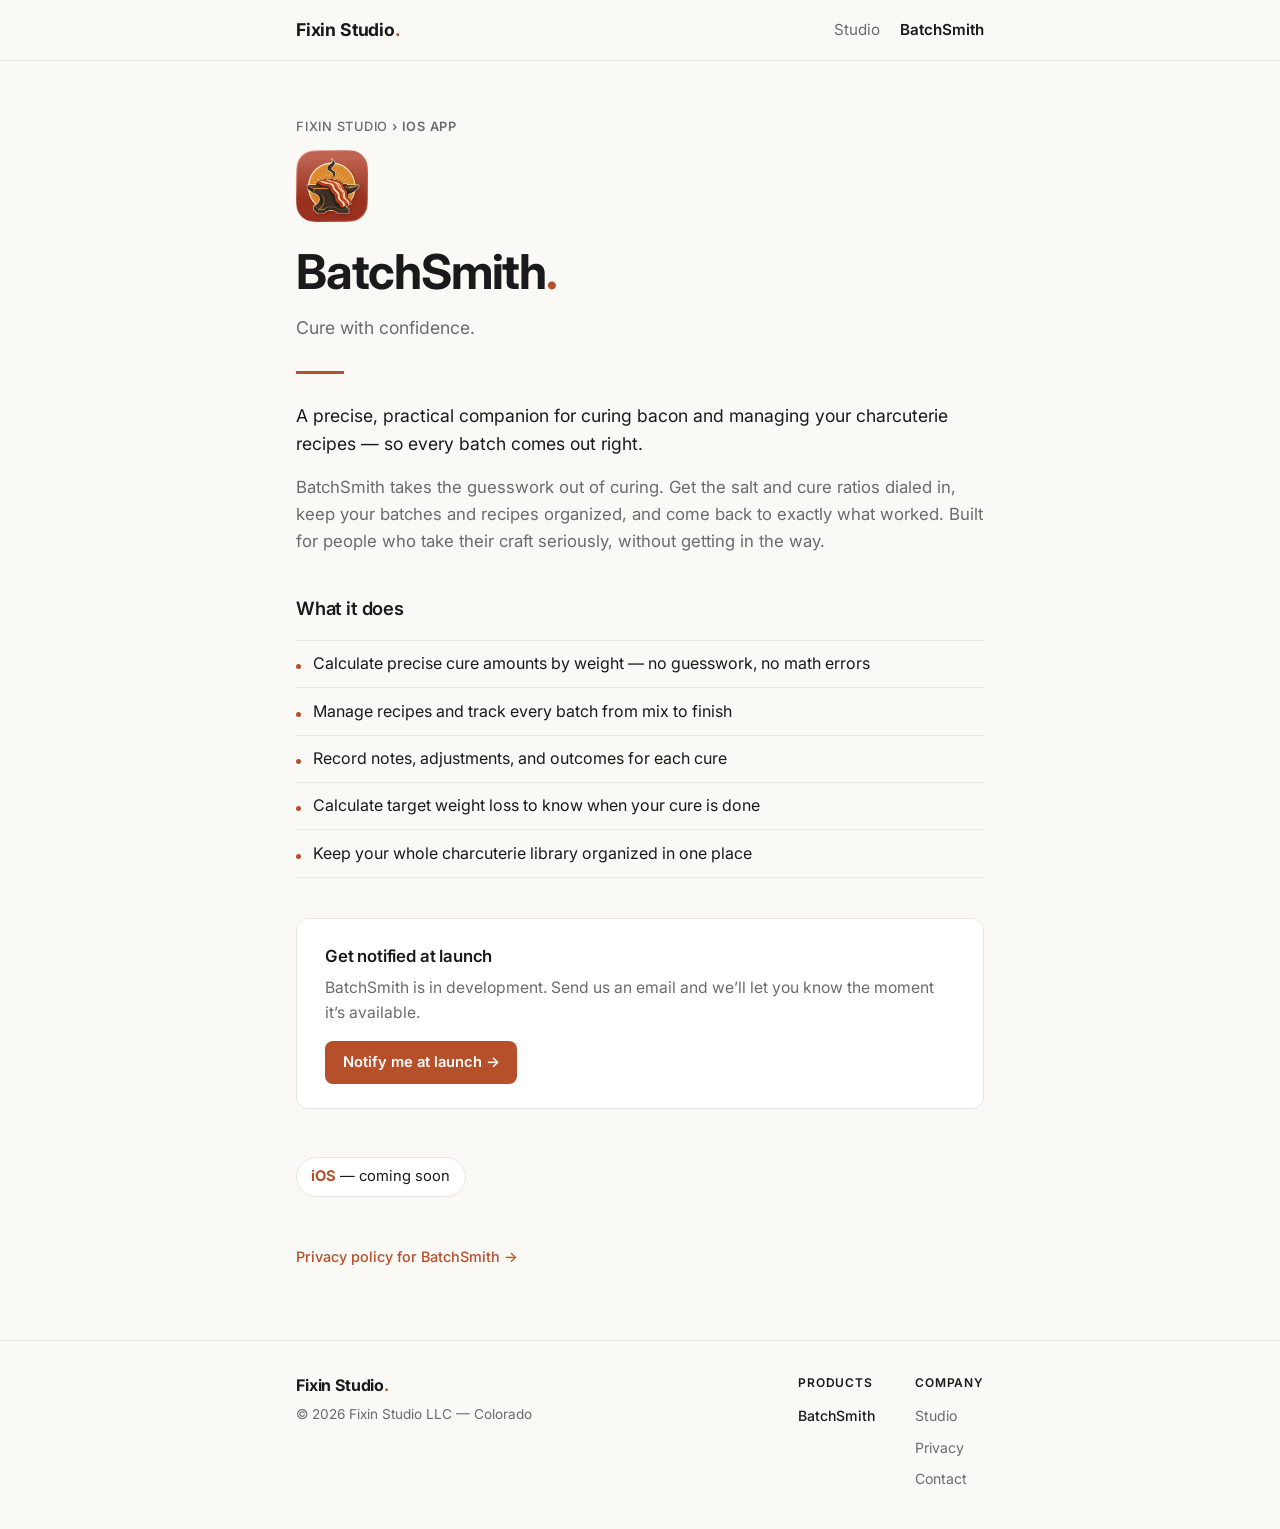
==== batchsmith/index.html @ c107768c "Add BatchSmith app privacy policy page" ====
<!DOCTYPE html>
<html lang="en">
<head>
  <meta charset="utf-8">
  <meta name="viewport" content="width=device-width, initial-scale=1">
  <title>BatchSmith &middot; Fixin Studio</title>
  <meta name="description" content="BatchSmith — precision curing calculations and recipe management for home charcuterie. Coming soon to iOS from Fixin Studio.">
  <link rel="stylesheet" href="/style.css">
</head>
<body>
  <header class="site-header">
    <nav class="nav">
      <a class="wordmark" href="/">Fixin Studio<span class="dot">.</span></a>
      <div class="nav-links">
        <a href="/studio/">Studio</a>
        <a href="/batchsmith/" aria-current="page">BatchSmith</a>
      </div>
    </nav>
  </header>

  <main>
    <p class="studio-label"><a href="/">Fixin Studio</a> &rsaquo; iOS App</p>

    <img class="app-icon" src="/img/batchsmith-icon.png" alt="BatchSmith">

    <h1>BatchSmith<span class="dot">.</span></h1>
    <p class="tagline">Cure with confidence.</p>
    <hr class="rule">

    <p class="lead">
      A precise, practical companion for curing bacon and managing your charcuterie
      recipes &mdash; so every batch comes out right.
    </p>

    <p>
      BatchSmith takes the guesswork out of curing. Get the salt and cure ratios
      dialed in, keep your batches and recipes organized, and come back to exactly
      what worked. Built for people who take their craft seriously, without getting
      in the way.
    </p>

    <h2>What it does</h2>
    <ul class="feature-list">
      <li>Calculate precise cure amounts by weight &mdash; no guesswork, no math errors</li>
      <li>Manage recipes and track every batch from mix to finish</li>
      <li>Record notes, adjustments, and outcomes for each cure</li>
      <li>Calculate target weight loss to know when your cure is done</li>
      <li>Keep your whole charcuterie library organized in one place</li>
    </ul>

    <div class="notify-block">
      <h2>Get notified at launch</h2>
      <p>BatchSmith is in development. Send us an email and we&rsquo;ll let you know the moment it&rsquo;s available.</p>
      <a class="btn" href="mailto:hello@fixinstudio.com?subject=BatchSmith%20launch%20notification">Notify me at launch &rarr;</a>
    </div>

    <p class="pill"><b>iOS</b> &mdash; coming soon</p>

    <p style="margin-top:2rem;font-size:0.9rem;"><a href="/batchsmith/privacy/">Privacy policy for BatchSmith &rarr;</a></p>
  </main>

  <footer class="site-footer">
    <div class="foot">
      <div class="foot-brand">
        <a class="wordmark" href="/">Fixin Studio<span class="dot">.</span></a>
        <p class="foot-copy">&copy; 2026 Fixin Studio LLC &mdash; Colorado</p>
      </div>
      <div class="foot-cols">
        <div class="foot-col">
          <h4>Products</h4>
          <ul>
            <li><a href="/batchsmith/" aria-current="page">BatchSmith</a></li>
          </ul>
        </div>
        <div class="foot-col">
          <h4>Company</h4>
          <ul>
            <li><a href="/studio/">Studio</a></li>
            <li><a href="/privacy/">Privacy</a></li>
            <li><a href="mailto:hello@fixinstudio.com">Contact</a></li>
          </ul>
        </div>
      </div>
    </div>
  </footer>
</body>
</html>
---- style.css ----
@import url('https://fonts.googleapis.com/css2?family=Inter:ital,wght@0,400;0,500;0,600;0,700;1,400&display=swap');

:root {
  --ink:                #1a1a1a;
  --muted:              #6b6b6b;
  --line:               #e6e6e3;
  --bg:                 #faf9f6;
  --card:               #ffffff;
  --accent:             #b5502a;
  --accent-bg:          rgba(181, 80, 42, 0.07);
  --accent-border:      rgba(181, 80, 42, 0.22);
  --maxw:               46rem;
  --radius:             12px;
}

*, *::before, *::after { box-sizing: border-box; }
html { -webkit-text-size-adjust: 100%; }
body {
  margin: 0;
  background: var(--bg);
  color: var(--ink);
  font-family: 'Inter', -apple-system, BlinkMacSystemFont, "Segoe UI", sans-serif;
  -webkit-font-smoothing: antialiased;
  line-height: 1.6;
  display: flex;
  flex-direction: column;
  min-height: 100vh;
}
a { color: var(--accent); text-decoration: none; }
a:hover { text-decoration: underline; }

/* ── Nav ─────────────────────────────────── */
.site-header { border-bottom: 1px solid var(--line); }
.nav {
  max-width: var(--maxw);
  margin: 0 auto;
  padding: 1rem 1.5rem;
  display: flex;
  align-items: center;
  justify-content: space-between;
  gap: 1rem;
  flex-wrap: wrap;
}
.wordmark {
  font-weight: 700;
  font-size: 1.1rem;
  letter-spacing: -0.01em;
  color: var(--ink);
}
.wordmark:hover { text-decoration: none; }
.dot { color: var(--accent); }
.nav-links { display: flex; gap: 1.25rem; font-size: 0.95rem; }
.nav-links a { color: var(--muted); }
.nav-links a:hover { color: var(--ink); text-decoration: none; }
.nav-links a[aria-current="page"] { color: var(--ink); font-weight: 600; }

/* ── Layout ──────────────────────────────── */
main {
  flex: 1;
  max-width: var(--maxw);
  margin: 0 auto;
  padding: 3.5rem 1.5rem;
  width: 100%;
}

/* ── Typography ──────────────────────────── */
h1 {
  font-size: clamp(2rem, 5.5vw, 3rem);
  font-weight: 700;
  letter-spacing: -0.025em;
  line-height: 1.1;
  margin: 0 0 1rem;
}
h2 {
  font-size: 1.15rem;
  font-weight: 600;
  letter-spacing: -0.01em;
  margin: 2.5rem 0 0.5rem;
  color: var(--ink);
}
h3 { font-size: 1rem; font-weight: 600; margin: 1.5rem 0 0.25rem; color: var(--ink); }
p { color: var(--muted); font-size: 1.05rem; margin: 0 0 1rem; }
.lead { color: var(--ink); font-size: 1.1rem; }
.tagline { font-size: 1.1rem; color: var(--muted); font-weight: 400; margin: 0 0 1.75rem; }
.rule { width: 3rem; height: 3px; background: var(--accent); border: 0; margin: 1.75rem 0; }
ul { color: var(--muted); padding-left: 1.25rem; }
li { margin: 0.3rem 0; font-size: 1.05rem; }
main p a { font-weight: 500; }

/* ── Section label ───────────────────────── */
.section-label {
  font-size: 0.78rem;
  font-weight: 600;
  letter-spacing: 0.08em;
  text-transform: uppercase;
  color: var(--muted);
  margin: 0 0 1rem;
}

/* ── Product list ────────────────────────── */
.products-section { margin: 3rem 0 2rem; }
.product-list { display: flex; flex-direction: column; gap: 0.75rem; margin-top: 1rem; }

.product-row {
  display: flex;
  align-items: center;
  gap: 1.1rem;
  padding: 1.1rem 1.2rem;
  background: var(--card);
  border: 1px solid var(--line);
  border-radius: var(--radius);
  text-decoration: none;
  color: var(--ink);
  transition: border-color 0.12s;
}
.product-row:hover { border-color: var(--accent); text-decoration: none; }
.product-row--ghost { opacity: 0.45; border-style: dashed; cursor: default; }
.product-row--ghost:hover { border-color: var(--line); }

.product-icon {
  width: 52px;
  height: 52px;
  border-radius: 12px;
  flex-shrink: 0;
  background: var(--accent);
  display: flex;
  align-items: center;
  justify-content: center;
  color: #fff;
  font-size: 1.3rem;
  font-weight: 700;
  overflow: hidden;
}
.product-icon img { width: 100%; height: 100%; object-fit: cover; border-radius: 12px; }
.product-icon--ghost { background: var(--line); }

.product-info { flex: 1; min-width: 0; }
.product-name { font-weight: 600; font-size: 0.98rem; line-height: 1.3; margin-bottom: 0.15rem; color: var(--ink); }
.product-desc { color: var(--muted); font-size: 0.92rem; margin: 0 0 0.45rem; line-height: 1.4; }
.product-tags { display: flex; gap: 0.35rem; flex-wrap: wrap; }

.tag {
  font-size: 0.75rem;
  font-weight: 500;
  padding: 0.18rem 0.5rem;
  border-radius: 999px;
  border: 1px solid var(--line);
  color: var(--muted);
}
.tag--accent {
  color: var(--accent);
  border-color: var(--accent-border);
  background: var(--accent-bg);
}

.product-chevron {
  color: var(--line);
  flex-shrink: 0;
  font-size: 1.25rem;
  font-weight: 300;
  transition: color 0.12s;
}
.product-row:hover .product-chevron { color: var(--accent); }

/* ── Philosophy block ────────────────────── */
.philosophy {
  margin: 2.5rem 0;
  padding: 1.5rem 1.75rem;
  border-left: 3px solid var(--accent);
  background: var(--card);
  border-radius: 0 var(--radius) var(--radius) 0;
}
.philosophy p { color: var(--ink); font-size: 1.05rem; line-height: 1.65; margin: 0; }
.philosophy a { font-weight: 500; }

/* ── Founder ─────────────────────────────── */
.founder {
  display: flex;
  align-items: flex-start;
  gap: 1rem;
  margin: 2.5rem 0 0;
  padding-top: 2.5rem;
  border-top: 1px solid var(--line);
}
.founder-avatar {
  width: 48px;
  height: 48px;
  border-radius: 50%;
  background: var(--line);
  flex-shrink: 0;
  overflow: hidden;
}
.founder-avatar img { width: 100%; height: 100%; object-fit: cover; }
.founder-name { font-weight: 600; font-size: 0.98rem; margin: 0 0 0.2rem; color: var(--ink); }
.founder-bio { color: var(--muted); font-size: 0.93rem; margin: 0; line-height: 1.6; }

/* ── Pill ────────────────────────────────── */
.pill {
  display: inline-block;
  font-size: 0.92rem;
  color: var(--ink);
  border: 1px solid var(--line);
  background: var(--card);
  padding: 0.45rem 0.9rem;
  border-radius: 999px;
  margin-top: 0.5rem;
}
.pill b { color: var(--accent); }

/* ── App icon (product pages) ───────────── */
.app-icon {
  width: 72px;
  height: 72px;
  border-radius: 16px;
  display: block;
  margin-bottom: 1.5rem;
}

/* ── Studio label (product pages) ───────── */
.studio-label {
  font-size: 0.8rem;
  font-weight: 600;
  letter-spacing: 0.06em;
  text-transform: uppercase;
  color: var(--muted);
  margin: 0 0 0.75rem;
}
.studio-label a { color: var(--muted); }
.studio-label a:hover { color: var(--ink); text-decoration: none; }

/* ── Feature list ────────────────────────── */
.feature-list {
  list-style: none;
  padding: 0;
  margin: 1rem 0 1.5rem;
}
.feature-list li {
  display: flex;
  align-items: baseline;
  gap: 0.75rem;
  padding: 0.65rem 0;
  border-bottom: 1px solid var(--line);
  color: var(--ink);
  font-size: 1rem;
  margin: 0;
}
.feature-list li:first-child { border-top: 1px solid var(--line); }
.feature-list li::before {
  content: '';
  width: 5px;
  height: 5px;
  border-radius: 50%;
  background: var(--accent);
  flex-shrink: 0;
  margin-top: 0.48em;
}

/* ── Notify / CTA block ──────────────────── */
.notify-block {
  margin: 2.5rem 0;
  padding: 1.5rem 1.75rem;
  background: var(--card);
  border: 1px solid var(--line);
  border-radius: var(--radius);
}
.notify-block h2 { font-size: 1.05rem; margin: 0 0 0.35rem; }
.notify-block p { margin: 0 0 1rem; font-size: 0.98rem; }
.btn {
  display: inline-block;
  padding: 0.6rem 1.1rem;
  background: var(--accent);
  color: #fff;
  border-radius: 8px;
  font-weight: 600;
  font-size: 0.92rem;
  text-decoration: none;
  transition: opacity 0.12s;
}
.btn:hover { opacity: 0.85; text-decoration: none; }

/* ── Footer ──────────────────────────────── */
.site-footer {
  border-top: 1px solid var(--line);
  font-size: 0.9rem;
}
.foot {
  max-width: var(--maxw);
  margin: 0 auto;
  padding: 2rem 1.5rem;
  display: flex;
  justify-content: space-between;
  align-items: flex-start;
  gap: 2rem;
  flex-wrap: wrap;
}
.foot-brand .wordmark { color: var(--ink); font-size: 1rem; }
.foot-brand .wordmark:hover { text-decoration: none; }
.foot-copy { color: var(--muted); font-size: 0.85rem; margin-top: 0.3rem; }
.foot-cols { display: flex; gap: 2.5rem; }
.foot-col h4 {
  font-size: 0.75rem;
  font-weight: 600;
  letter-spacing: 0.07em;
  text-transform: uppercase;
  color: var(--ink);
  margin: 0 0 0.6rem;
}
.foot-col ul { list-style: none; padding: 0; margin: 0; }
.foot-col li { margin: 0.3rem 0; }
.foot-col a { color: var(--muted); font-size: 0.88rem; }
.foot-col a:hover { color: var(--ink); text-decoration: none; }
.foot-col a[aria-current="page"] { color: var(--ink); font-weight: 500; }

@media (max-width: 34rem) {
  .foot { flex-direction: column; gap: 1.5rem; }
  .foot-cols { gap: 1.5rem; }
}
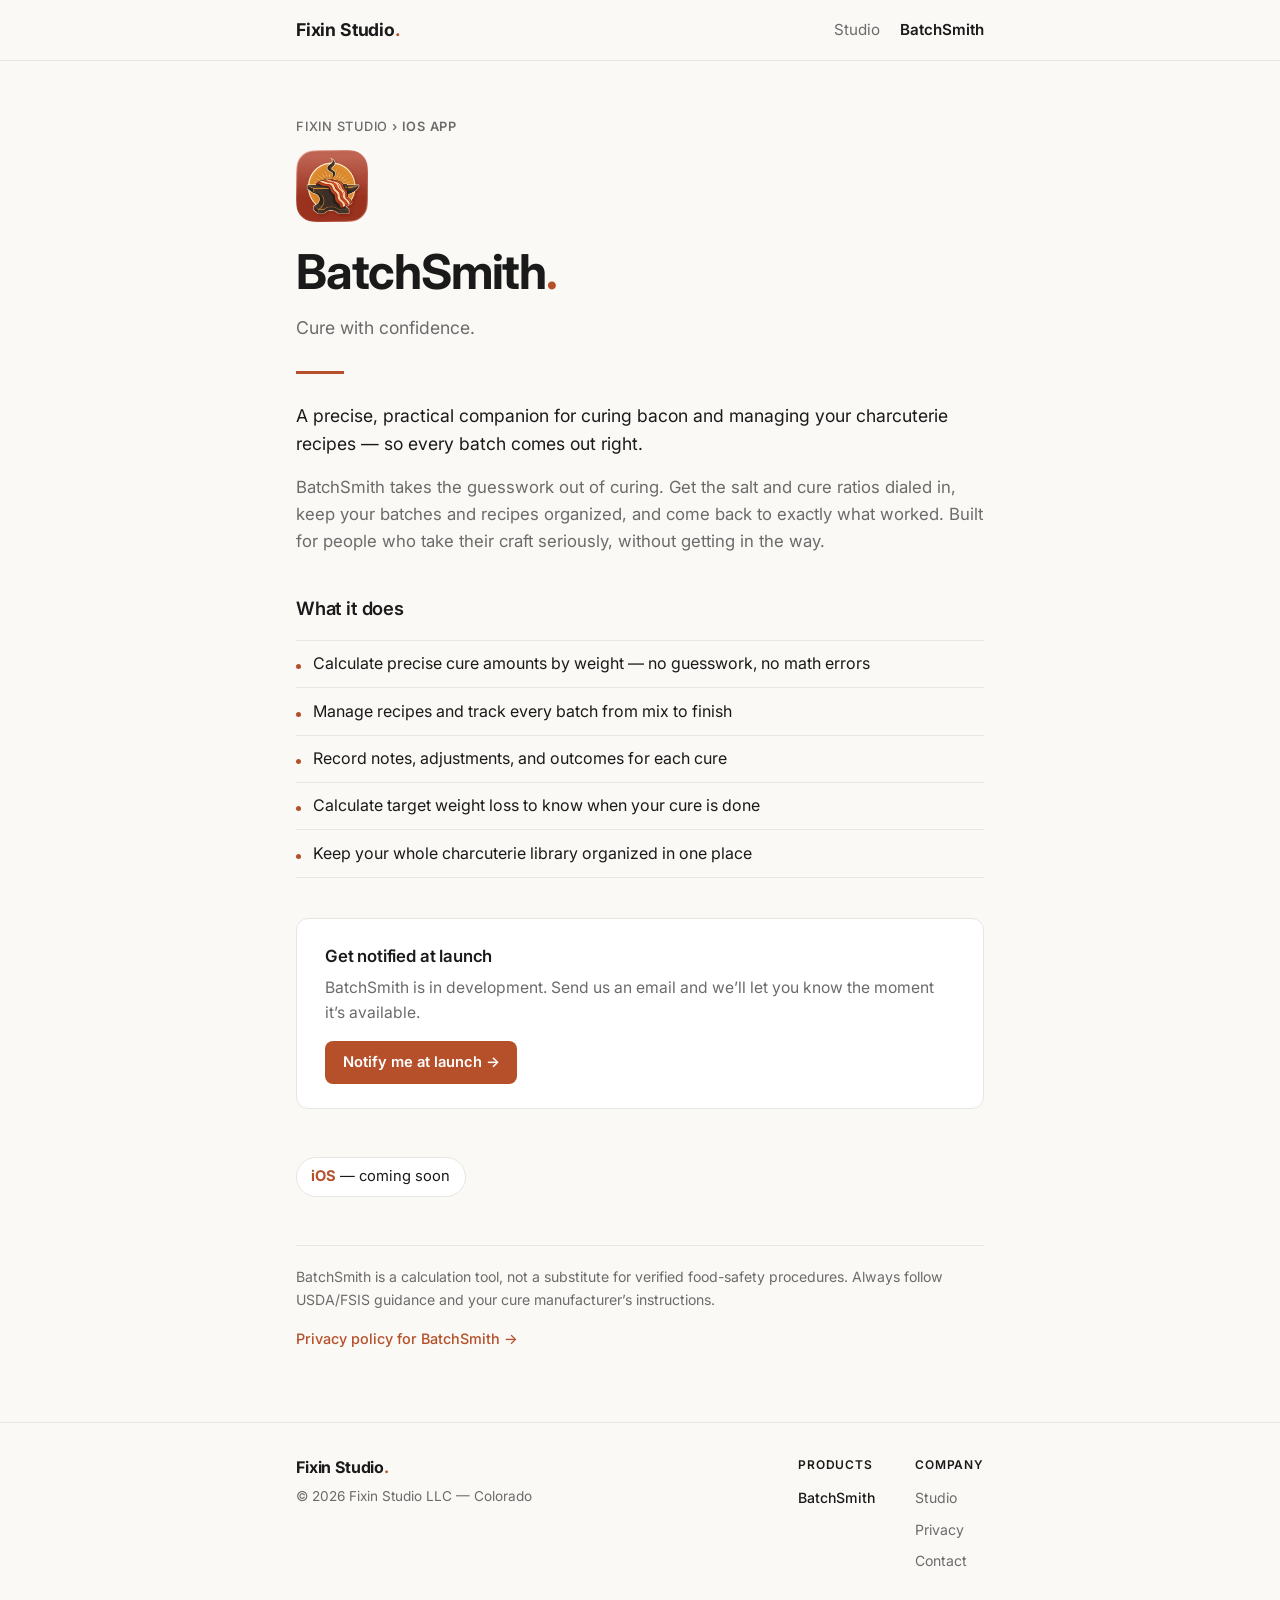
==== commit 6737f511: "Add food-safety note to BatchSmith product page" ====
--- a/batchsmith/index.html
+++ b/batchsmith/index.html
@@ -56,7 +56,9 @@
 
     <p class="pill"><b>iOS</b> &mdash; coming soon</p>
 
-    <p style="margin-top:2rem;font-size:0.9rem;"><a href="/batchsmith/privacy/">Privacy policy for BatchSmith &rarr;</a></p>
+    <p class="safety-note">BatchSmith is a calculation tool, not a substitute for verified food-safety procedures. Always follow USDA/FSIS guidance and your cure manufacturer&rsquo;s instructions.</p>
+
+    <p style="margin-top:1rem;font-size:0.9rem;"><a href="/batchsmith/privacy/">Privacy policy for BatchSmith &rarr;</a></p>
   </main>
 
   <footer class="site-footer">
--- a/style.css
+++ b/style.css
@@ -278,6 +278,15 @@
 }
 .btn:hover { opacity: 0.85; text-decoration: none; }
 
+/* ── Safety note ─────────────────────────── */
+.safety-note {
+  font-size: 0.88rem;
+  color: var(--muted);
+  border-top: 1px solid var(--line);
+  padding-top: 1.25rem;
+  margin-top: 2rem;
+}
+
 /* ── Footer ──────────────────────────────── */
 .site-footer {
   border-top: 1px solid var(--line);
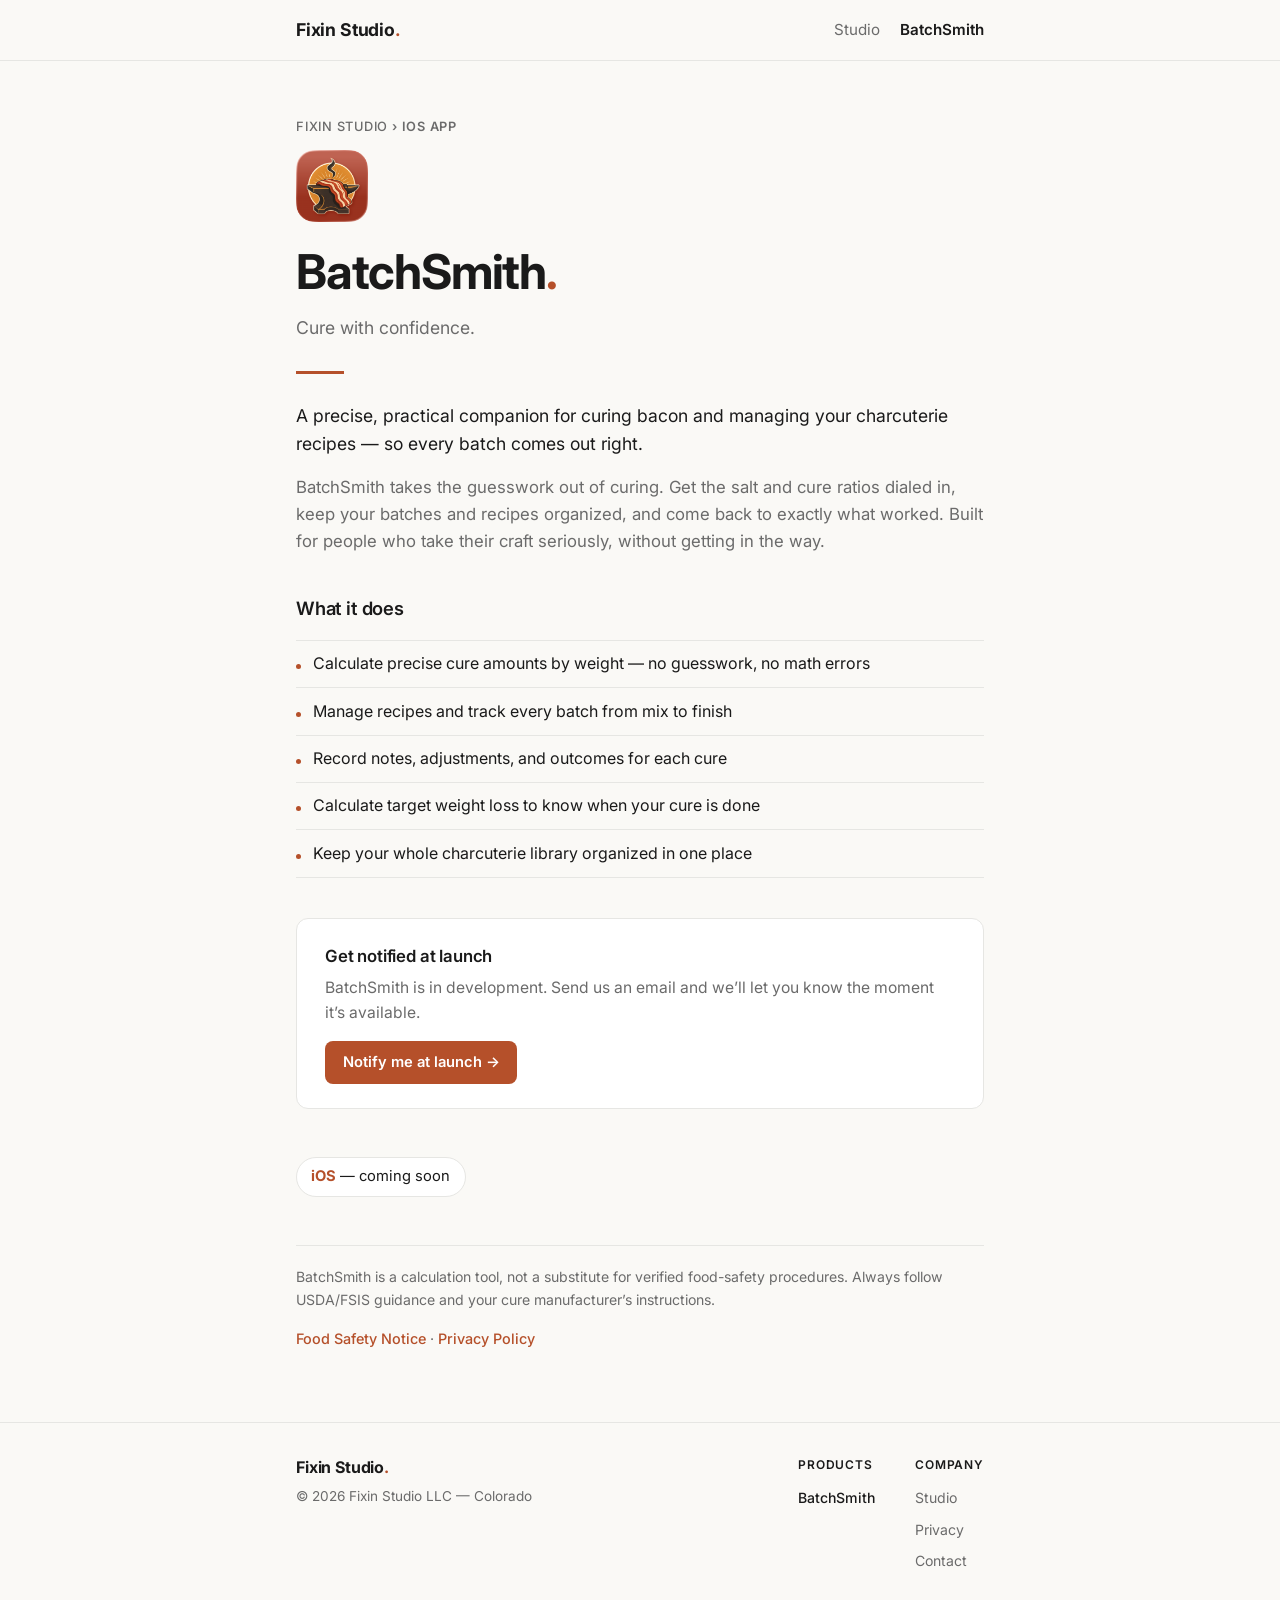
==== commit 078e5f4c: "feat: add BatchSmith food safety notice as standalone page New page at /batchsmith/safety/ covers: i" ====
--- a/batchsmith/index.html
+++ b/batchsmith/index.html
@@ -58,7 +58,7 @@
 
     <p class="safety-note">BatchSmith is a calculation tool, not a substitute for verified food-safety procedures. Always follow USDA/FSIS guidance and your cure manufacturer&rsquo;s instructions.</p>
 
-    <p style="margin-top:1rem;font-size:0.9rem;"><a href="/batchsmith/privacy/">Privacy policy for BatchSmith &rarr;</a></p>
+    <p style="margin-top:1rem;font-size:0.9rem;"><a href="/batchsmith/safety/">Food Safety Notice</a> &middot; <a href="/batchsmith/privacy/">Privacy Policy</a></p>
   </main>
 
   <footer class="site-footer">
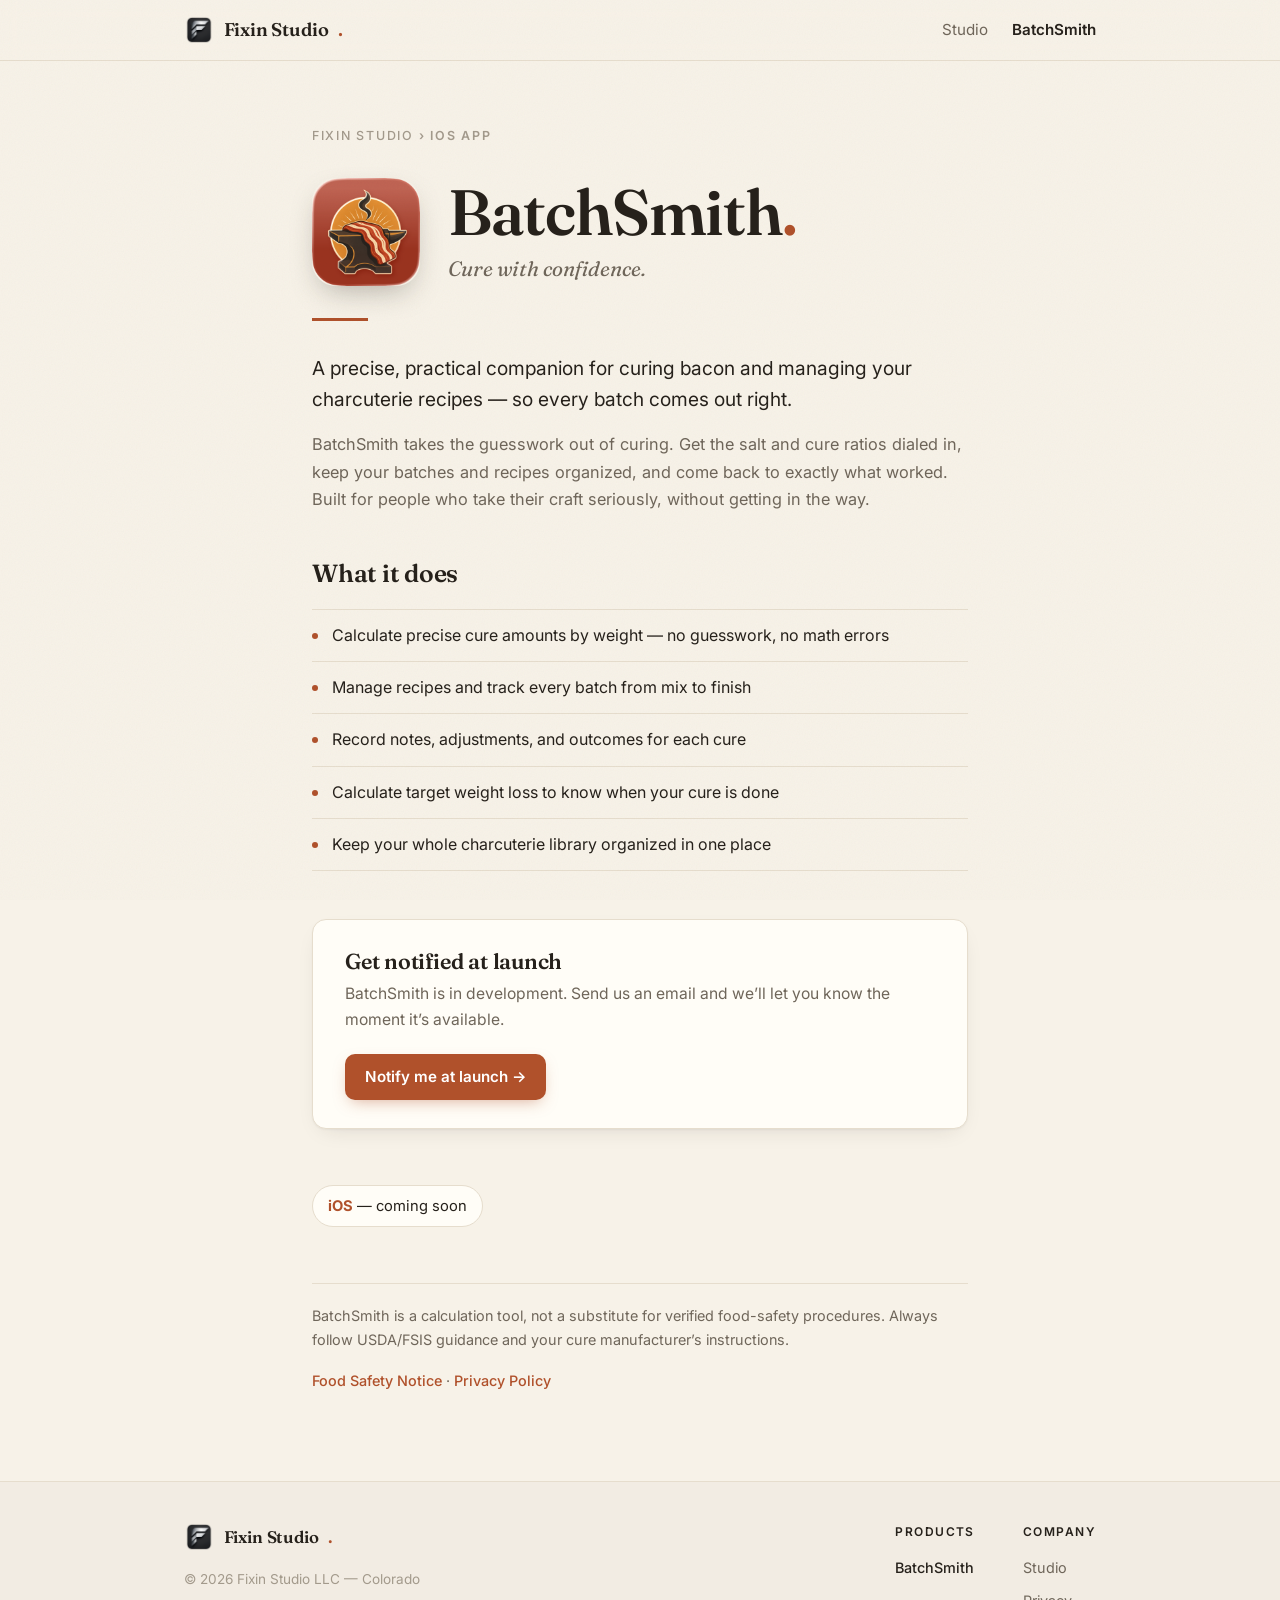
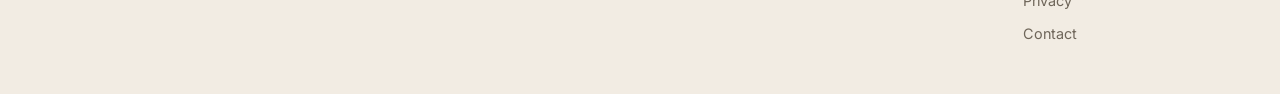
==== commit ba514082: "Redesign site: warm craft editorial direction - Fraunces display serif + Inter text pairing, warm pa" ====
--- a/batchsmith/index.html
+++ b/batchsmith/index.html
@@ -5,12 +5,23 @@
   <meta name="viewport" content="width=device-width, initial-scale=1">
   <title>BatchSmith &middot; Fixin Studio</title>
   <meta name="description" content="BatchSmith — precision curing calculations and recipe management for home charcuterie. Coming soon to iOS from Fixin Studio.">
+  <meta property="og:title" content="BatchSmith — Cure with confidence">
+  <meta property="og:description" content="Precision curing calculations and recipe management for home charcuterie. Coming soon to iOS.">
+  <meta property="og:image" content="https://fixinstudio.com/img/batchsmith-icon-640.png">
+  <meta property="og:url" content="https://fixinstudio.com/batchsmith/">
+  <meta property="og:type" content="website">
+  <meta name="theme-color" content="#f7f2e8">
+  <link rel="icon" type="image/png" sizes="32x32" href="/img/favicon-32.png">
+  <link rel="apple-touch-icon" href="/img/apple-touch-icon.png">
+  <link rel="preconnect" href="https://fonts.googleapis.com">
+  <link rel="preconnect" href="https://fonts.gstatic.com" crossorigin>
+  <link href="https://fonts.googleapis.com/css2?family=Fraunces:ital,opsz,wght@0,9..144,500;0,9..144,600;0,9..144,700;1,9..144,500&family=Inter:ital,wght@0,400;0,500;0,600;1,400&display=swap" rel="stylesheet">
   <link rel="stylesheet" href="/style.css">
 </head>
 <body>
   <header class="site-header">
     <nav class="nav">
-      <a class="wordmark" href="/">Fixin Studio<span class="dot">.</span></a>
+      <a class="wordmark" href="/"><img class="nav-mark" src="/img/mark-64.png" alt="">Fixin Studio<span class="dot">.</span></a>
       <div class="nav-links">
         <a href="/studio/">Studio</a>
         <a href="/batchsmith/" aria-current="page">BatchSmith</a>
@@ -21,10 +32,13 @@
   <main>
     <p class="studio-label"><a href="/">Fixin Studio</a> &rsaquo; iOS App</p>
 
-    <img class="app-icon" src="/img/batchsmith-icon.png" alt="BatchSmith">
-
-    <h1>BatchSmith<span class="dot">.</span></h1>
-    <p class="tagline">Cure with confidence.</p>
+    <div class="product-hero">
+      <img class="app-icon" src="/img/batchsmith-icon-320.png" alt="BatchSmith app icon">
+      <div>
+        <h1>BatchSmith<span class="dot">.</span></h1>
+        <p class="tagline">Cure with confidence.</p>
+      </div>
+    </div>
     <hr class="rule">
 
     <p class="lead">
@@ -64,7 +78,7 @@
   <footer class="site-footer">
     <div class="foot">
       <div class="foot-brand">
-        <a class="wordmark" href="/">Fixin Studio<span class="dot">.</span></a>
+        <a class="wordmark" href="/"><img class="nav-mark" src="/img/mark-64.png" alt="">Fixin Studio<span class="dot">.</span></a>
         <p class="foot-copy">&copy; 2026 Fixin Studio LLC &mdash; Colorado</p>
       </div>
       <div class="foot-cols">
--- a/style.css
+++ b/style.css
@@ -1,40 +1,71 @@
-@import url('https://fonts.googleapis.com/css2?family=Inter:ital,wght@0,400;0,500;0,600;0,700;1,400&display=swap');
+/* Fixin Studio — warm craft editorial
+   Fraunces (display) + Inter (text), warm paper, rust accent, subtle grain. */
 
 :root {
-  --ink:                #1a1a1a;
-  --muted:              #6b6b6b;
-  --line:               #e6e6e3;
-  --bg:                 #faf9f6;
-  --card:               #ffffff;
-  --accent:             #b5502a;
-  --accent-bg:          rgba(181, 80, 42, 0.07);
-  --accent-border:      rgba(181, 80, 42, 0.22);
-  --maxw:               46rem;
-  --radius:             12px;
+  --ink:            #26211b;
+  --muted:          #6f665a;
+  --faint:          #a39a8c;
+  --line:           #e6ddcd;
+  --bg:             #f7f2e8;
+  --card:           #fffdf7;
+  --accent:         #b0512b;
+  --accent-deep:    #8e3d1e;
+  --accent-bg:      rgba(176, 81, 43, 0.08);
+  --accent-border:  rgba(176, 81, 43, 0.25);
+  --maxw:           44rem;
+  --maxw-wide:      60rem;
+  --radius:         14px;
+  --shadow-card:    0 1px 2px rgba(38, 33, 27, 0.04), 0 8px 24px -12px rgba(38, 33, 27, 0.18);
+  --font-display:   'Fraunces', Georgia, serif;
+  --font-text:      'Inter', -apple-system, BlinkMacSystemFont, "Segoe UI", sans-serif;
 }
 
 *, *::before, *::after { box-sizing: border-box; }
-html { -webkit-text-size-adjust: 100%; }
+html { -webkit-text-size-adjust: 100%; scroll-behavior: smooth; }
+
 body {
   margin: 0;
   background: var(--bg);
   color: var(--ink);
-  font-family: 'Inter', -apple-system, BlinkMacSystemFont, "Segoe UI", sans-serif;
+  font-family: var(--font-text);
   -webkit-font-smoothing: antialiased;
-  line-height: 1.6;
+  line-height: 1.7;
   display: flex;
   flex-direction: column;
   min-height: 100vh;
-}
+  position: relative;
+}
+
+/* paper grain */
+body::after {
+  content: '';
+  position: fixed;
+  inset: 0;
+  pointer-events: none;
+  z-index: 1000;
+  opacity: 0.05;
+  mix-blend-mode: multiply;
+  background-image: url("data:image/svg+xml,%3Csvg xmlns='http://www.w3.org/2000/svg' width='140' height='140'%3E%3Cfilter id='n'%3E%3CfeTurbulence type='fractalNoise' baseFrequency='0.85' numOctaves='2' stitchTiles='stitch'/%3E%3C/filter%3E%3Crect width='140' height='140' filter='url(%23n)'/%3E%3C/svg%3E");
+}
+
 a { color: var(--accent); text-decoration: none; }
-a:hover { text-decoration: underline; }
+a:hover { color: var(--accent-deep); text-decoration: underline; text-underline-offset: 3px; }
+::selection { background: var(--accent); color: #fff; }
 
 /* ── Nav ─────────────────────────────────── */
-.site-header { border-bottom: 1px solid var(--line); }
+.site-header {
+  border-bottom: 1px solid var(--line);
+  position: sticky;
+  top: 0;
+  z-index: 10;
+  background: rgba(247, 242, 232, 0.88);
+  backdrop-filter: blur(10px);
+  -webkit-backdrop-filter: blur(10px);
+}
 .nav {
-  max-width: var(--maxw);
+  max-width: var(--maxw-wide);
   margin: 0 auto;
-  padding: 1rem 1.5rem;
+  padding: 0.9rem 1.5rem;
   display: flex;
   align-items: center;
   justify-content: space-between;
@@ -42,14 +73,24 @@
   flex-wrap: wrap;
 }
 .wordmark {
-  font-weight: 700;
-  font-size: 1.1rem;
+  display: inline-flex;
+  align-items: center;
+  gap: 0.6rem;
+  font-family: var(--font-display);
+  font-weight: 600;
+  font-size: 1.15rem;
   letter-spacing: -0.01em;
   color: var(--ink);
 }
-.wordmark:hover { text-decoration: none; }
+.wordmark:hover { text-decoration: none; color: var(--ink); }
+.nav-mark {
+  width: 30px;
+  height: 30px;
+  border-radius: 8px;
+  display: block;
+}
 .dot { color: var(--accent); }
-.nav-links { display: flex; gap: 1.25rem; font-size: 0.95rem; }
+.nav-links { display: flex; gap: 1.5rem; font-size: 0.95rem; }
 .nav-links a { color: var(--muted); }
 .nav-links a:hover { color: var(--ink); text-decoration: none; }
 .nav-links a[aria-current="page"] { color: var(--ink); font-weight: 600; }
@@ -59,140 +100,193 @@
   flex: 1;
   max-width: var(--maxw);
   margin: 0 auto;
-  padding: 3.5rem 1.5rem;
+  padding: 4rem 1.5rem 4.5rem;
   width: 100%;
 }
+.page-wide main { max-width: var(--maxw-wide); }
+.measure { max-width: 40rem; }
 
 /* ── Typography ──────────────────────────── */
+h1, h2, h3 {
+  font-family: var(--font-display);
+  font-weight: 600;
+  color: var(--ink);
+}
 h1 {
-  font-size: clamp(2rem, 5.5vw, 3rem);
-  font-weight: 700;
-  letter-spacing: -0.025em;
-  line-height: 1.1;
-  margin: 0 0 1rem;
+  font-size: clamp(2.5rem, 6.5vw, 4rem);
+  letter-spacing: -0.015em;
+  line-height: 1.05;
+  margin: 0 0 1.25rem;
 }
 h2 {
-  font-size: 1.15rem;
-  font-weight: 600;
+  font-size: 1.55rem;
   letter-spacing: -0.01em;
-  margin: 2.5rem 0 0.5rem;
-  color: var(--ink);
-}
-h3 { font-size: 1rem; font-weight: 600; margin: 1.5rem 0 0.25rem; color: var(--ink); }
-p { color: var(--muted); font-size: 1.05rem; margin: 0 0 1rem; }
-.lead { color: var(--ink); font-size: 1.1rem; }
-.tagline { font-size: 1.1rem; color: var(--muted); font-weight: 400; margin: 0 0 1.75rem; }
-.rule { width: 3rem; height: 3px; background: var(--accent); border: 0; margin: 1.75rem 0; }
+  line-height: 1.25;
+  margin: 2.75rem 0 0.6rem;
+}
+h3 { font-size: 1.15rem; margin: 1.75rem 0 0.3rem; }
+p { color: var(--muted); font-size: 1.02rem; margin: 0 0 1rem; }
+.lead { color: var(--ink); font-size: 1.2rem; line-height: 1.6; }
+.tagline {
+  font-family: var(--font-display);
+  font-style: italic;
+  font-size: 1.3rem;
+  color: var(--muted);
+  margin: 0 0 1.75rem;
+}
+.eyebrow {
+  font-size: 0.78rem;
+  font-weight: 600;
+  letter-spacing: 0.14em;
+  text-transform: uppercase;
+  color: var(--accent);
+  margin: 0 0 1.25rem;
+}
+.rule { width: 3.5rem; height: 3px; background: var(--accent); border: 0; margin: 2rem 0; }
 ul { color: var(--muted); padding-left: 1.25rem; }
-li { margin: 0.3rem 0; font-size: 1.05rem; }
+li { margin: 0.35rem 0; font-size: 1.02rem; }
+li b, li strong { color: var(--ink); }
+li::marker { color: var(--accent); }
 main p a { font-weight: 500; }
 
 /* ── Section label ───────────────────────── */
 .section-label {
   font-size: 0.78rem;
   font-weight: 600;
-  letter-spacing: 0.08em;
+  letter-spacing: 0.14em;
   text-transform: uppercase;
-  color: var(--muted);
-  margin: 0 0 1rem;
-}
-
-/* ── Product list ────────────────────────── */
-.products-section { margin: 3rem 0 2rem; }
-.product-list { display: flex; flex-direction: column; gap: 0.75rem; margin-top: 1rem; }
-
-.product-row {
-  display: flex;
-  align-items: center;
-  gap: 1.1rem;
-  padding: 1.1rem 1.2rem;
+  color: var(--faint);
+  margin: 0 0 1.25rem;
+  display: flex;
+  align-items: center;
+  gap: 0.9rem;
+}
+.section-label::after { content: ''; flex: 1; height: 1px; background: var(--line); }
+
+/* ── Featured product card ───────────────── */
+.products-section { margin: 4.5rem 0 0; }
+
+.feature-card {
+  display: grid;
+  grid-template-columns: 240px 1fr;
   background: var(--card);
   border: 1px solid var(--line);
   border-radius: var(--radius);
+  overflow: hidden;
+  color: var(--ink);
+  box-shadow: var(--shadow-card);
+  transition: transform 0.18s ease, box-shadow 0.18s ease, border-color 0.18s ease;
+}
+.feature-card:hover {
   text-decoration: none;
   color: var(--ink);
-  transition: border-color 0.12s;
-}
-.product-row:hover { border-color: var(--accent); text-decoration: none; }
-.product-row--ghost { opacity: 0.45; border-style: dashed; cursor: default; }
-.product-row--ghost:hover { border-color: var(--line); }
-
-.product-icon {
-  width: 52px;
-  height: 52px;
-  border-radius: 12px;
-  flex-shrink: 0;
-  background: var(--accent);
+  transform: translateY(-3px);
+  border-color: var(--accent-border);
+  box-shadow: 0 2px 4px rgba(38, 33, 27, 0.05), 0 18px 40px -16px rgba(38, 33, 27, 0.25);
+}
+.feature-art {
+  background: linear-gradient(160deg, #efe5d3, #e9dcc5);
   display: flex;
   align-items: center;
   justify-content: center;
-  color: #fff;
-  font-size: 1.3rem;
-  font-weight: 700;
-  overflow: hidden;
-}
-.product-icon img { width: 100%; height: 100%; object-fit: cover; border-radius: 12px; }
-.product-icon--ghost { background: var(--line); }
-
-.product-info { flex: 1; min-width: 0; }
-.product-name { font-weight: 600; font-size: 0.98rem; line-height: 1.3; margin-bottom: 0.15rem; color: var(--ink); }
-.product-desc { color: var(--muted); font-size: 0.92rem; margin: 0 0 0.45rem; line-height: 1.4; }
-.product-tags { display: flex; gap: 0.35rem; flex-wrap: wrap; }
+  padding: 2rem;
+}
+.feature-art img {
+  width: 150px;
+  height: 150px;
+  border-radius: 32px;
+  box-shadow: 0 10px 30px -8px rgba(38, 33, 27, 0.35);
+}
+.feature-body { padding: 1.9rem 2.1rem; min-width: 0; }
+.feature-name {
+  font-family: var(--font-display);
+  font-weight: 600;
+  font-size: 1.5rem;
+  letter-spacing: -0.01em;
+  margin: 0 0 0.1rem;
+}
+.feature-tagline {
+  font-family: var(--font-display);
+  font-style: italic;
+  color: var(--muted);
+  font-size: 1.05rem;
+  margin: 0 0 0.75rem;
+}
+.feature-desc { color: var(--muted); font-size: 0.98rem; margin: 0 0 1rem; }
+.feature-meta { display: flex; align-items: center; gap: 0.75rem; flex-wrap: wrap; }
+.feature-cta {
+  font-weight: 600;
+  font-size: 0.95rem;
+  color: var(--accent);
+  margin-left: auto;
+  white-space: nowrap;
+}
+.feature-card:hover .feature-cta { color: var(--accent-deep); }
 
 .tag {
   font-size: 0.75rem;
   font-weight: 500;
-  padding: 0.18rem 0.5rem;
+  padding: 0.2rem 0.55rem;
   border-radius: 999px;
   border: 1px solid var(--line);
   color: var(--muted);
+  background: var(--bg);
 }
 .tag--accent {
-  color: var(--accent);
+  color: var(--accent-deep);
   border-color: var(--accent-border);
   background: var(--accent-bg);
 }
 
-.product-chevron {
-  color: var(--line);
-  flex-shrink: 0;
-  font-size: 1.25rem;
-  font-weight: 300;
-  transition: color 0.12s;
-}
-.product-row:hover .product-chevron { color: var(--accent); }
-
-/* ── Philosophy block ────────────────────── */
-.philosophy {
-  margin: 2.5rem 0;
-  padding: 1.5rem 1.75rem;
-  border-left: 3px solid var(--accent);
-  background: var(--card);
-  border-radius: 0 var(--radius) var(--radius) 0;
-}
-.philosophy p { color: var(--ink); font-size: 1.05rem; line-height: 1.65; margin: 0; }
-.philosophy a { font-weight: 500; }
+.workshop-note {
+  margin: 1.25rem 0 0;
+  font-size: 0.92rem;
+  color: var(--faint);
+}
+
+/* ── Philosophy / pull quote ─────────────── */
+.philosophy { margin: 4.5rem 0; }
+.philosophy p {
+  font-family: var(--font-display);
+  font-style: italic;
+  font-weight: 500;
+  font-size: clamp(1.35rem, 2.6vw, 1.7rem);
+  line-height: 1.45;
+  color: var(--ink);
+  margin: 0;
+  max-width: 46rem;
+}
+.philosophy p::before { content: '“'; color: var(--accent); }
+.philosophy p::after { content: '”'; color: var(--accent); }
+.philosophy a { font-style: normal; font-family: var(--font-text); font-size: 1rem; font-weight: 500; white-space: nowrap; }
 
 /* ── Founder ─────────────────────────────── */
 .founder {
   display: flex;
   align-items: flex-start;
-  gap: 1rem;
-  margin: 2.5rem 0 0;
-  padding-top: 2.5rem;
+  gap: 1.1rem;
+  margin: 3rem 0 0;
+  padding-top: 2.75rem;
   border-top: 1px solid var(--line);
 }
 .founder-avatar {
-  width: 48px;
-  height: 48px;
+  width: 52px;
+  height: 52px;
   border-radius: 50%;
   background: var(--line);
+  color: var(--muted);
+  font-family: var(--font-display);
+  font-weight: 600;
+  font-size: 1.3rem;
+  display: flex;
+  align-items: center;
+  justify-content: center;
   flex-shrink: 0;
   overflow: hidden;
 }
 .founder-avatar img { width: 100%; height: 100%; object-fit: cover; }
-.founder-name { font-weight: 600; font-size: 0.98rem; margin: 0 0 0.2rem; color: var(--ink); }
-.founder-bio { color: var(--muted); font-size: 0.93rem; margin: 0; line-height: 1.6; }
+.founder-name { font-weight: 600; font-size: 1rem; margin: 0 0 0.2rem; color: var(--ink); }
+.founder-bio { color: var(--muted); font-size: 0.95rem; margin: 0; line-height: 1.65; }
 
 /* ── Pill ────────────────────────────────── */
 .pill {
@@ -201,44 +295,53 @@
   color: var(--ink);
   border: 1px solid var(--line);
   background: var(--card);
-  padding: 0.45rem 0.9rem;
+  padding: 0.45rem 0.95rem;
   border-radius: 999px;
   margin-top: 0.5rem;
 }
 .pill b { color: var(--accent); }
 
-/* ── App icon (product pages) ───────────── */
+/* ── Product page hero ───────────────────── */
+.product-hero {
+  display: flex;
+  align-items: center;
+  gap: 1.75rem;
+  margin: 0.5rem 0 1.5rem;
+}
 .app-icon {
-  width: 72px;
-  height: 72px;
-  border-radius: 16px;
+  width: 108px;
+  height: 108px;
+  border-radius: 24px;
   display: block;
-  margin-bottom: 1.5rem;
-}
-
-/* ── Studio label (product pages) ───────── */
+  flex-shrink: 0;
+  box-shadow: 0 12px 30px -10px rgba(38, 33, 27, 0.35);
+}
+.product-hero h1 { margin: 0 0 0.35rem; }
+.product-hero .tagline { margin: 0; }
+
+/* ── Studio label (breadcrumb) ───────────── */
 .studio-label {
-  font-size: 0.8rem;
-  font-weight: 600;
-  letter-spacing: 0.06em;
+  font-size: 0.78rem;
+  font-weight: 600;
+  letter-spacing: 0.14em;
   text-transform: uppercase;
-  color: var(--muted);
-  margin: 0 0 0.75rem;
-}
-.studio-label a { color: var(--muted); }
+  color: var(--faint);
+  margin: 0 0 2rem;
+}
+.studio-label a { color: var(--faint); }
 .studio-label a:hover { color: var(--ink); text-decoration: none; }
 
 /* ── Feature list ────────────────────────── */
 .feature-list {
   list-style: none;
   padding: 0;
-  margin: 1rem 0 1.5rem;
+  margin: 1.25rem 0 1.5rem;
 }
 .feature-list li {
   display: flex;
   align-items: baseline;
-  gap: 0.75rem;
-  padding: 0.65rem 0;
+  gap: 0.85rem;
+  padding: 0.75rem 0;
   border-bottom: 1px solid var(--line);
   color: var(--ink);
   font-size: 1rem;
@@ -247,80 +350,100 @@
 .feature-list li:first-child { border-top: 1px solid var(--line); }
 .feature-list li::before {
   content: '';
-  width: 5px;
-  height: 5px;
+  width: 6px;
+  height: 6px;
   border-radius: 50%;
   background: var(--accent);
   flex-shrink: 0;
-  margin-top: 0.48em;
+  transform: translateY(-2px);
 }
 
 /* ── Notify / CTA block ──────────────────── */
 .notify-block {
-  margin: 2.5rem 0;
-  padding: 1.5rem 1.75rem;
+  margin: 3rem 0;
+  padding: 1.75rem 2rem;
   background: var(--card);
   border: 1px solid var(--line);
   border-radius: var(--radius);
-}
-.notify-block h2 { font-size: 1.05rem; margin: 0 0 0.35rem; }
-.notify-block p { margin: 0 0 1rem; font-size: 0.98rem; }
+  box-shadow: var(--shadow-card);
+}
+.notify-block h2 { font-size: 1.35rem; margin: 0 0 0.35rem; }
+.notify-block p { margin: 0 0 1.25rem; font-size: 0.98rem; }
 .btn {
   display: inline-block;
-  padding: 0.6rem 1.1rem;
+  padding: 0.65rem 1.25rem;
   background: var(--accent);
   color: #fff;
-  border-radius: 8px;
-  font-weight: 600;
-  font-size: 0.92rem;
+  border-radius: 10px;
+  font-weight: 600;
+  font-size: 0.95rem;
   text-decoration: none;
-  transition: opacity 0.12s;
-}
-.btn:hover { opacity: 0.85; text-decoration: none; }
+  box-shadow: 0 6px 16px -6px rgba(176, 81, 43, 0.5);
+  transition: background 0.15s ease, transform 0.15s ease;
+}
+.btn:hover {
+  background: var(--accent-deep);
+  color: #fff;
+  text-decoration: none;
+  transform: translateY(-1px);
+}
 
 /* ── Safety note ─────────────────────────── */
 .safety-note {
-  font-size: 0.88rem;
+  font-size: 0.9rem;
   color: var(--muted);
   border-top: 1px solid var(--line);
   padding-top: 1.25rem;
-  margin-top: 2rem;
+  margin-top: 2.5rem;
 }
 
 /* ── Footer ──────────────────────────────── */
 .site-footer {
   border-top: 1px solid var(--line);
   font-size: 0.9rem;
+  background: rgba(38, 33, 27, 0.025);
 }
 .foot {
-  max-width: var(--maxw);
+  max-width: var(--maxw-wide);
   margin: 0 auto;
-  padding: 2rem 1.5rem;
+  padding: 2.5rem 1.5rem;
   display: flex;
   justify-content: space-between;
   align-items: flex-start;
   gap: 2rem;
   flex-wrap: wrap;
 }
-.foot-brand .wordmark { color: var(--ink); font-size: 1rem; }
-.foot-brand .wordmark:hover { text-decoration: none; }
-.foot-copy { color: var(--muted); font-size: 0.85rem; margin-top: 0.3rem; }
-.foot-cols { display: flex; gap: 2.5rem; }
+.foot-brand .wordmark { font-size: 1.05rem; }
+.foot-copy { color: var(--faint); font-size: 0.85rem; margin-top: 0.5rem; }
+.foot-cols { display: flex; gap: 3rem; }
 .foot-col h4 {
   font-size: 0.75rem;
   font-weight: 600;
-  letter-spacing: 0.07em;
+  letter-spacing: 0.12em;
   text-transform: uppercase;
   color: var(--ink);
-  margin: 0 0 0.6rem;
+  margin: 0 0 0.7rem;
 }
 .foot-col ul { list-style: none; padding: 0; margin: 0; }
-.foot-col li { margin: 0.3rem 0; }
-.foot-col a { color: var(--muted); font-size: 0.88rem; }
+.foot-col li { margin: 0.35rem 0; }
+.foot-col a { color: var(--muted); font-size: 0.9rem; }
 .foot-col a:hover { color: var(--ink); text-decoration: none; }
 .foot-col a[aria-current="page"] { color: var(--ink); font-weight: 500; }
 
-@media (max-width: 34rem) {
-  .foot { flex-direction: column; gap: 1.5rem; }
-  .foot-cols { gap: 1.5rem; }
-}
+/* ── Responsive ──────────────────────────── */
+@media (max-width: 44rem) {
+  main { padding: 2.75rem 1.25rem 3.5rem; }
+  .feature-card { grid-template-columns: 1fr; }
+  .feature-art { padding: 1.75rem; }
+  .feature-art img { width: 110px; height: 110px; border-radius: 24px; }
+  .feature-body { padding: 1.4rem 1.5rem 1.6rem; }
+  .feature-cta { margin-left: 0; width: 100%; margin-top: 0.35rem; }
+  .product-hero { flex-direction: column; align-items: flex-start; gap: 1.25rem; }
+  .foot { flex-direction: column; gap: 1.75rem; }
+  .foot-cols { gap: 2rem; }
+}
+
+@media (prefers-reduced-motion: reduce) {
+  html { scroll-behavior: auto; }
+  *, *::before, *::after { transition: none !important; }
+}
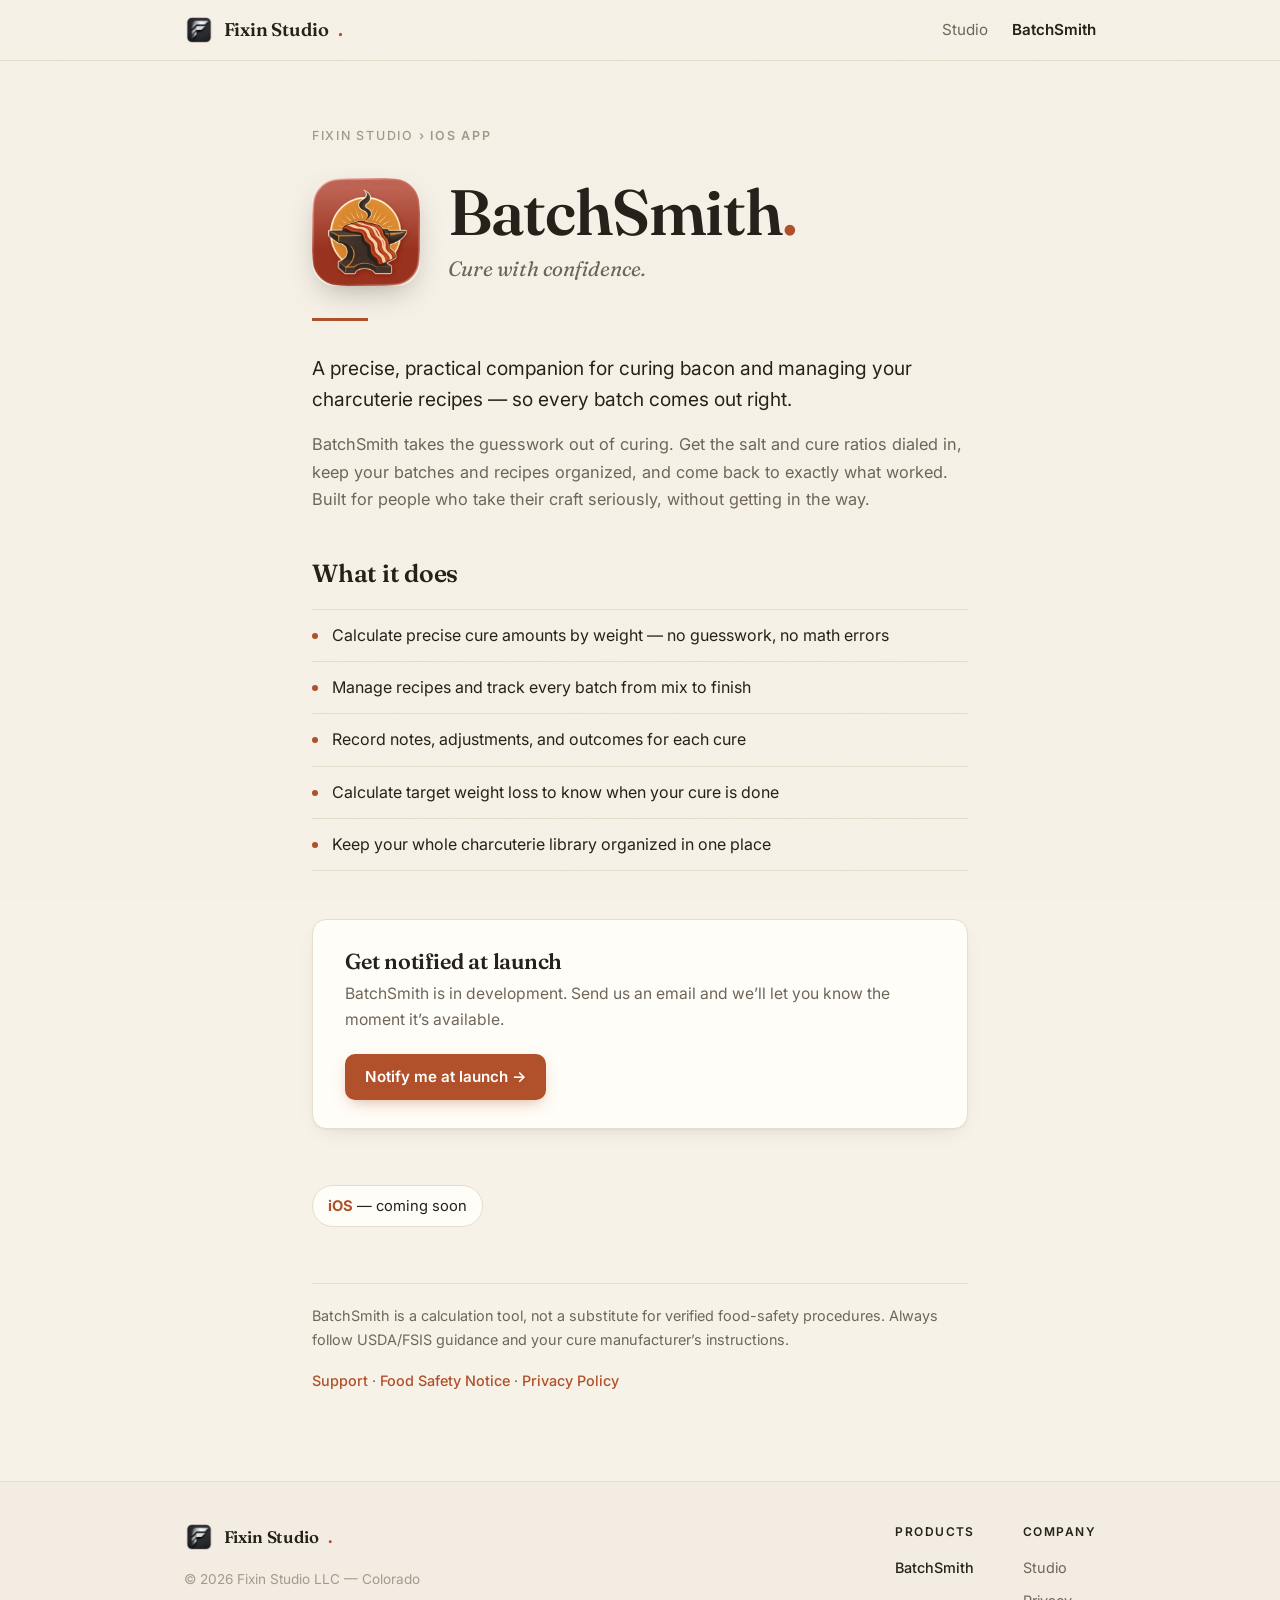
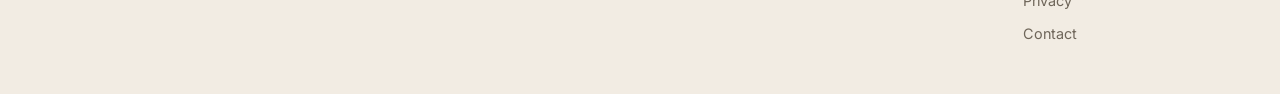
==== commit f9846801: "Add BatchSmith support page for App Store Support URL" ====
--- a/batchsmith/index.html
+++ b/batchsmith/index.html
@@ -16,7 +16,7 @@
   <link rel="preconnect" href="https://fonts.googleapis.com">
   <link rel="preconnect" href="https://fonts.gstatic.com" crossorigin>
   <link href="https://fonts.googleapis.com/css2?family=Fraunces:ital,opsz,wght@0,9..144,500;0,9..144,600;0,9..144,700;1,9..144,500&family=Inter:ital,wght@0,400;0,500;0,600;1,400&display=swap" rel="stylesheet">
-  <link rel="stylesheet" href="/style.css">
+  <link rel="stylesheet" href="/style.css?v=2">
 </head>
 <body>
   <header class="site-header">
@@ -72,7 +72,7 @@
 
     <p class="safety-note">BatchSmith is a calculation tool, not a substitute for verified food-safety procedures. Always follow USDA/FSIS guidance and your cure manufacturer&rsquo;s instructions.</p>
 
-    <p style="margin-top:1rem;font-size:0.9rem;"><a href="/batchsmith/safety/">Food Safety Notice</a> &middot; <a href="/batchsmith/privacy/">Privacy Policy</a></p>
+    <p style="margin-top:1rem;font-size:0.9rem;"><a href="/batchsmith/support/">Support</a> &middot; <a href="/batchsmith/safety/">Food Safety Notice</a> &middot; <a href="/batchsmith/privacy/">Privacy Policy</a></p>
   </main>
 
   <footer class="site-footer">
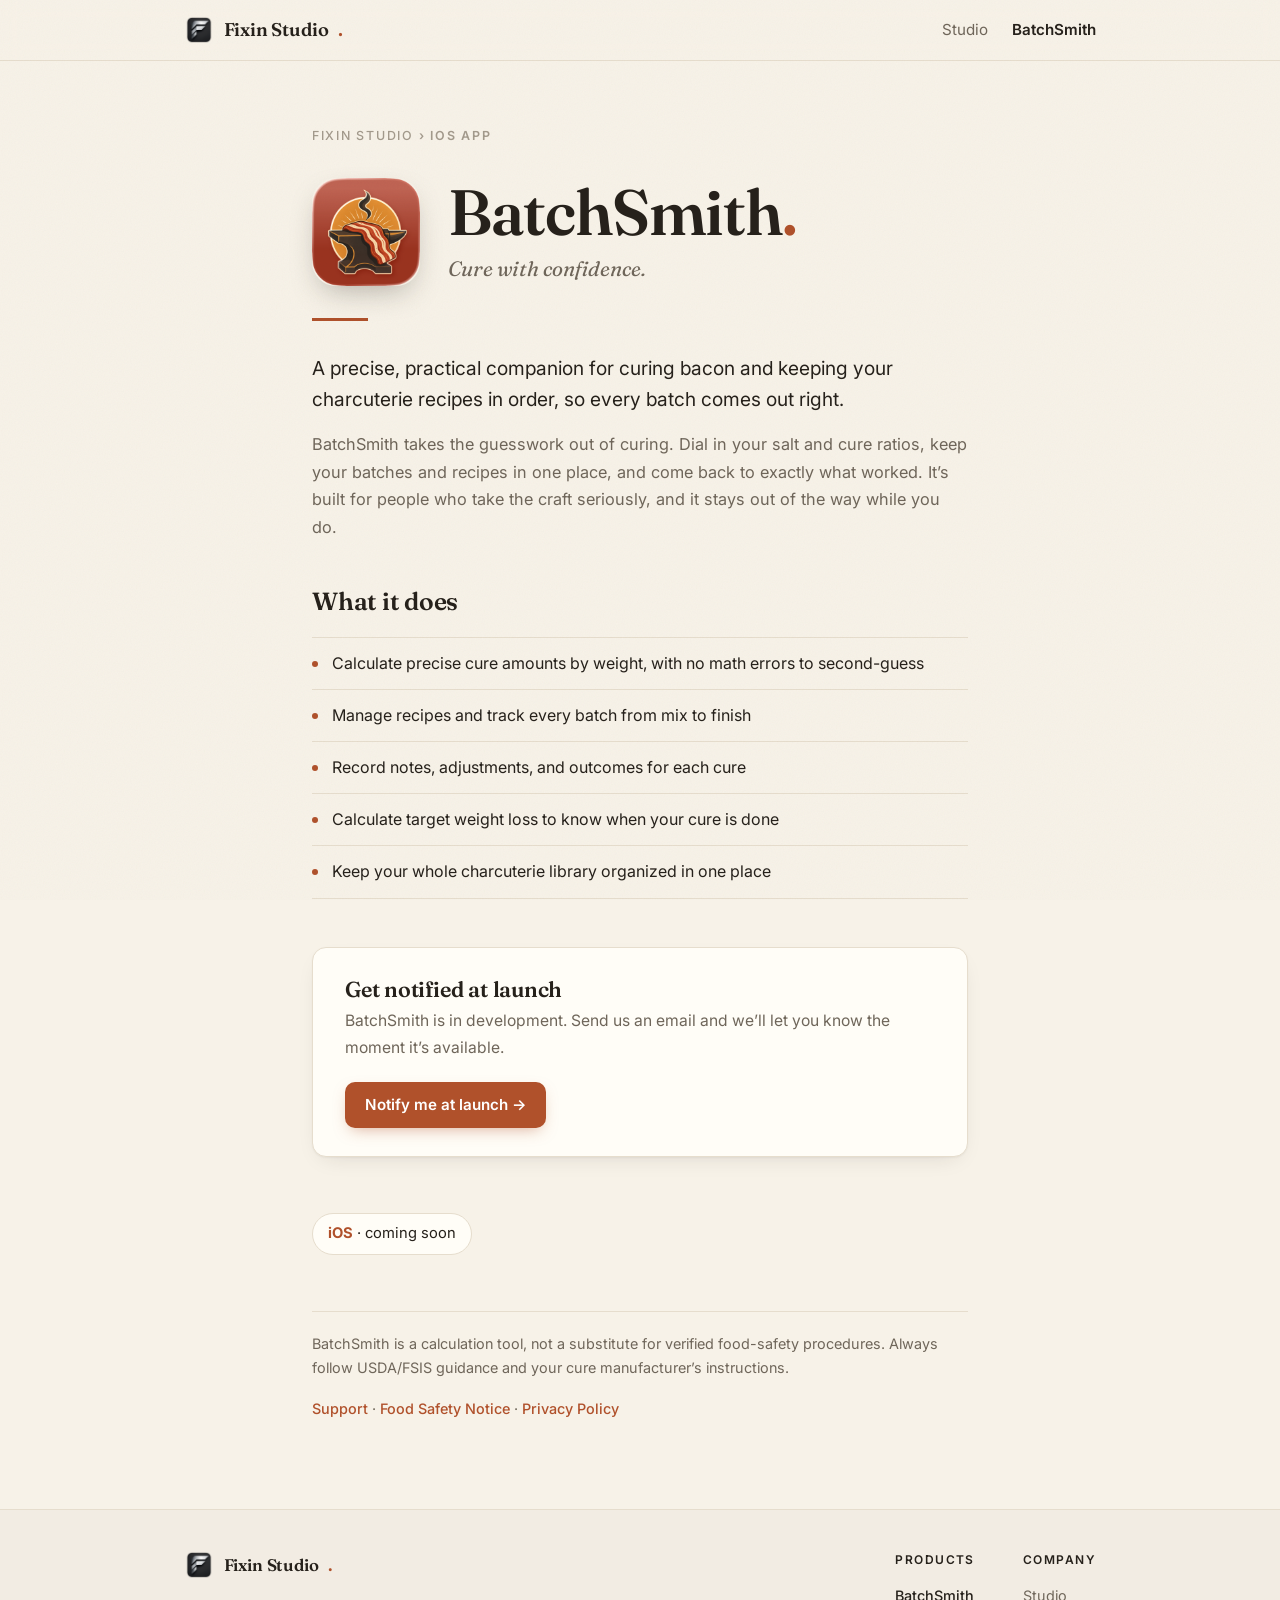
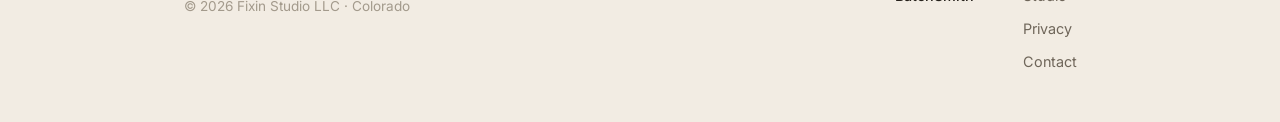
==== commit 6e9992ea: "Rework copy to sound human; drop em dashes site-wide" ====
--- a/batchsmith/index.html
+++ b/batchsmith/index.html
@@ -4,8 +4,8 @@
   <meta charset="utf-8">
   <meta name="viewport" content="width=device-width, initial-scale=1">
   <title>BatchSmith &middot; Fixin Studio</title>
-  <meta name="description" content="BatchSmith — precision curing calculations and recipe management for home charcuterie. Coming soon to iOS from Fixin Studio.">
-  <meta property="og:title" content="BatchSmith — Cure with confidence">
+  <meta name="description" content="BatchSmith: precision curing calculations and recipe management for home charcuterie. Coming soon to iOS from Fixin Studio.">
+  <meta property="og:title" content="BatchSmith · Cure with confidence">
   <meta property="og:description" content="Precision curing calculations and recipe management for home charcuterie. Coming soon to iOS.">
   <meta property="og:image" content="https://fixinstudio.com/img/batchsmith-icon-640.png">
   <meta property="og:url" content="https://fixinstudio.com/batchsmith/">
@@ -42,20 +42,20 @@
     <hr class="rule">
 
     <p class="lead">
-      A precise, practical companion for curing bacon and managing your charcuterie
-      recipes &mdash; so every batch comes out right.
+      A precise, practical companion for curing bacon and keeping your charcuterie
+      recipes in order, so every batch comes out right.
     </p>
 
     <p>
-      BatchSmith takes the guesswork out of curing. Get the salt and cure ratios
-      dialed in, keep your batches and recipes organized, and come back to exactly
-      what worked. Built for people who take their craft seriously, without getting
-      in the way.
+      BatchSmith takes the guesswork out of curing. Dial in your salt and cure
+      ratios, keep your batches and recipes in one place, and come back to exactly
+      what worked. It&rsquo;s built for people who take the craft seriously, and it
+      stays out of the way while you do.
     </p>
 
     <h2>What it does</h2>
     <ul class="feature-list">
-      <li>Calculate precise cure amounts by weight &mdash; no guesswork, no math errors</li>
+      <li>Calculate precise cure amounts by weight, with no math errors to second-guess</li>
       <li>Manage recipes and track every batch from mix to finish</li>
       <li>Record notes, adjustments, and outcomes for each cure</li>
       <li>Calculate target weight loss to know when your cure is done</li>
@@ -68,7 +68,7 @@
       <a class="btn" href="mailto:hello@fixinstudio.com?subject=BatchSmith%20launch%20notification">Notify me at launch &rarr;</a>
     </div>
 
-    <p class="pill"><b>iOS</b> &mdash; coming soon</p>
+    <p class="pill"><b>iOS</b> &middot; coming soon</p>
 
     <p class="safety-note">BatchSmith is a calculation tool, not a substitute for verified food-safety procedures. Always follow USDA/FSIS guidance and your cure manufacturer&rsquo;s instructions.</p>
 
@@ -79,7 +79,7 @@
     <div class="foot">
       <div class="foot-brand">
         <a class="wordmark" href="/"><img class="nav-mark" src="/img/mark-64.png" alt="">Fixin Studio<span class="dot">.</span></a>
-        <p class="foot-copy">&copy; 2026 Fixin Studio LLC &mdash; Colorado</p>
+        <p class="foot-copy">&copy; 2026 Fixin Studio LLC &middot; Colorado</p>
       </div>
       <div class="foot-cols">
         <div class="foot-col">
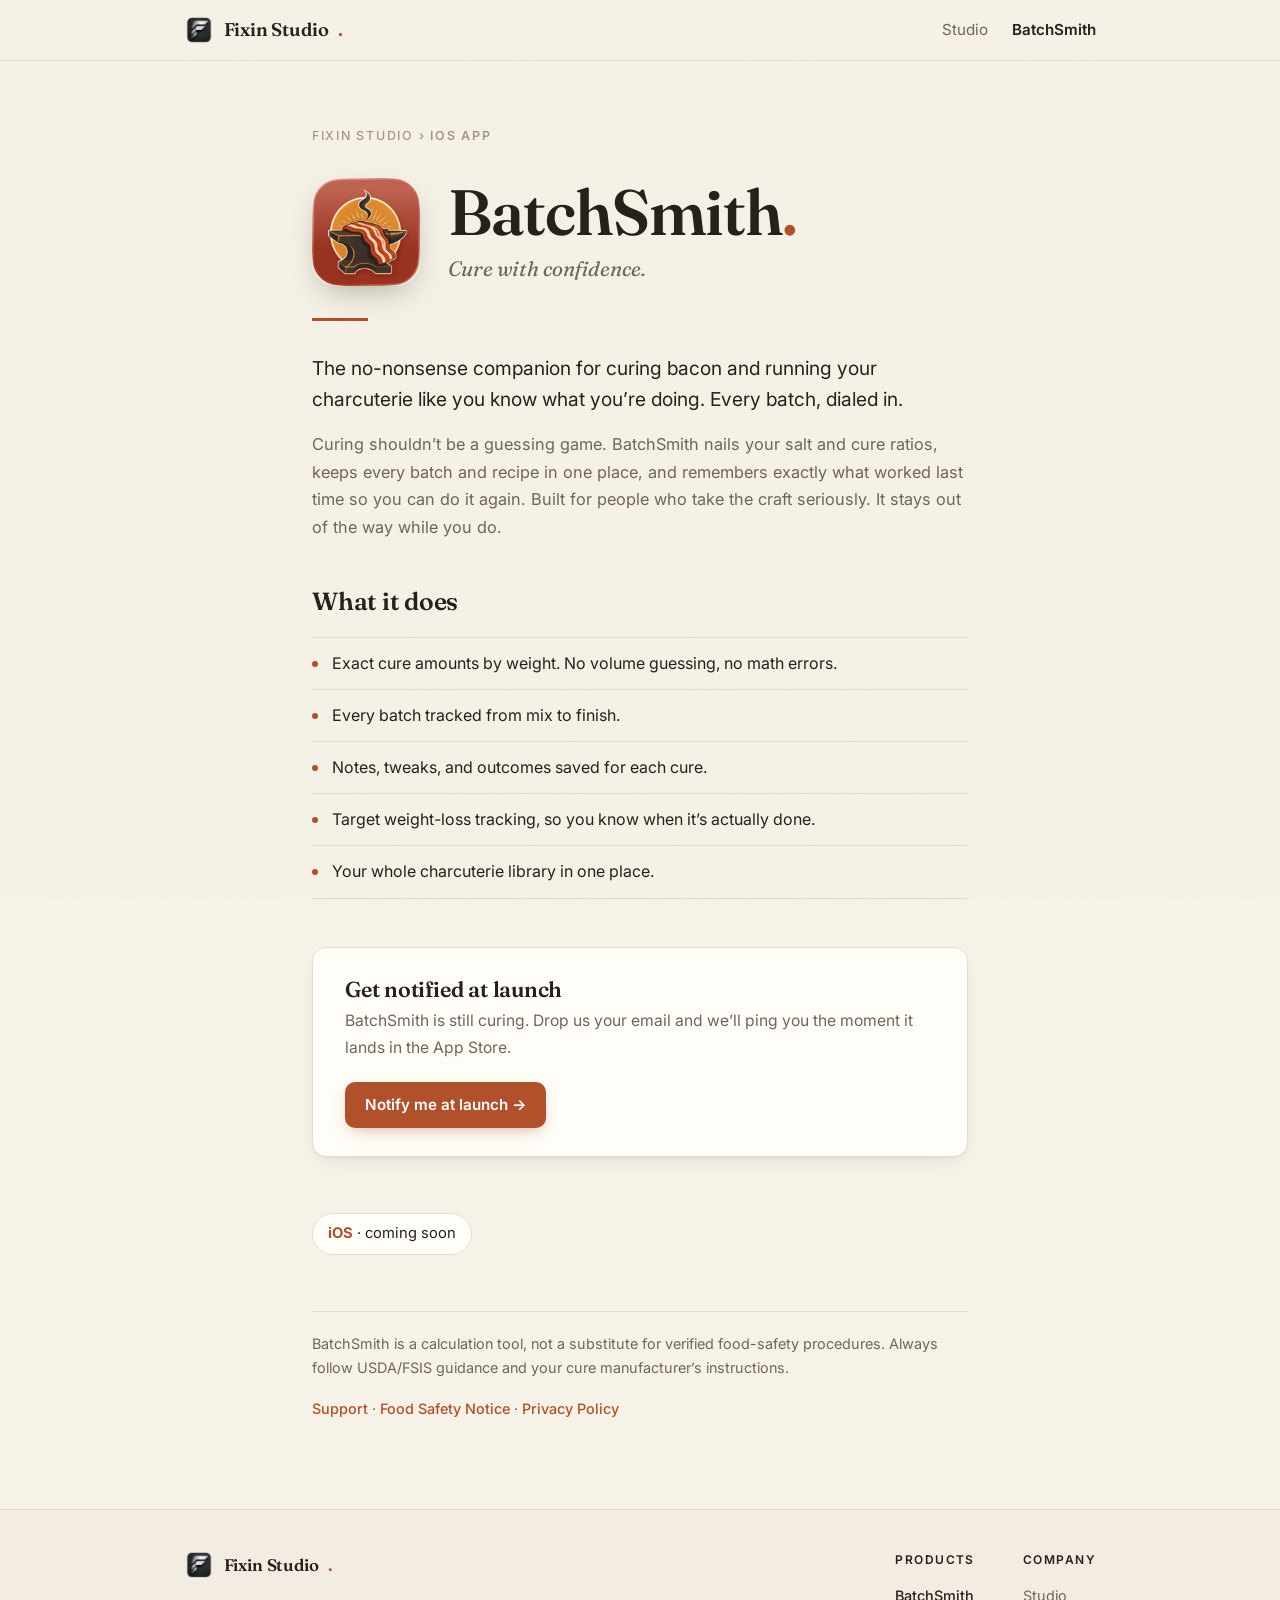
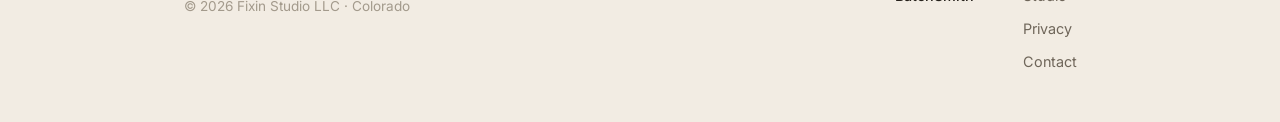
==== commit 08a4d180: "Rewrite marketing copy in a bolder, more playful voice" ====
--- a/batchsmith/index.html
+++ b/batchsmith/index.html
@@ -42,29 +42,29 @@
     <hr class="rule">
 
     <p class="lead">
-      A precise, practical companion for curing bacon and keeping your charcuterie
-      recipes in order, so every batch comes out right.
+      The no-nonsense companion for curing bacon and running your charcuterie like
+      you know what you&rsquo;re doing. Every batch, dialed in.
     </p>
 
     <p>
-      BatchSmith takes the guesswork out of curing. Dial in your salt and cure
-      ratios, keep your batches and recipes in one place, and come back to exactly
-      what worked. It&rsquo;s built for people who take the craft seriously, and it
-      stays out of the way while you do.
+      Curing shouldn&rsquo;t be a guessing game. BatchSmith nails your salt and cure
+      ratios, keeps every batch and recipe in one place, and remembers exactly what
+      worked last time so you can do it again. Built for people who take the craft
+      seriously. It stays out of the way while you do.
     </p>
 
     <h2>What it does</h2>
     <ul class="feature-list">
-      <li>Calculate precise cure amounts by weight, with no math errors to second-guess</li>
-      <li>Manage recipes and track every batch from mix to finish</li>
-      <li>Record notes, adjustments, and outcomes for each cure</li>
-      <li>Calculate target weight loss to know when your cure is done</li>
-      <li>Keep your whole charcuterie library organized in one place</li>
+      <li>Exact cure amounts by weight. No volume guessing, no math errors.</li>
+      <li>Every batch tracked from mix to finish.</li>
+      <li>Notes, tweaks, and outcomes saved for each cure.</li>
+      <li>Target weight-loss tracking, so you know when it&rsquo;s actually done.</li>
+      <li>Your whole charcuterie library in one place.</li>
     </ul>
 
     <div class="notify-block">
       <h2>Get notified at launch</h2>
-      <p>BatchSmith is in development. Send us an email and we&rsquo;ll let you know the moment it&rsquo;s available.</p>
+      <p>BatchSmith is still curing. Drop us your email and we&rsquo;ll ping you the moment it lands in the App Store.</p>
       <a class="btn" href="mailto:hello@fixinstudio.com?subject=BatchSmith%20launch%20notification">Notify me at launch &rarr;</a>
     </div>
 
